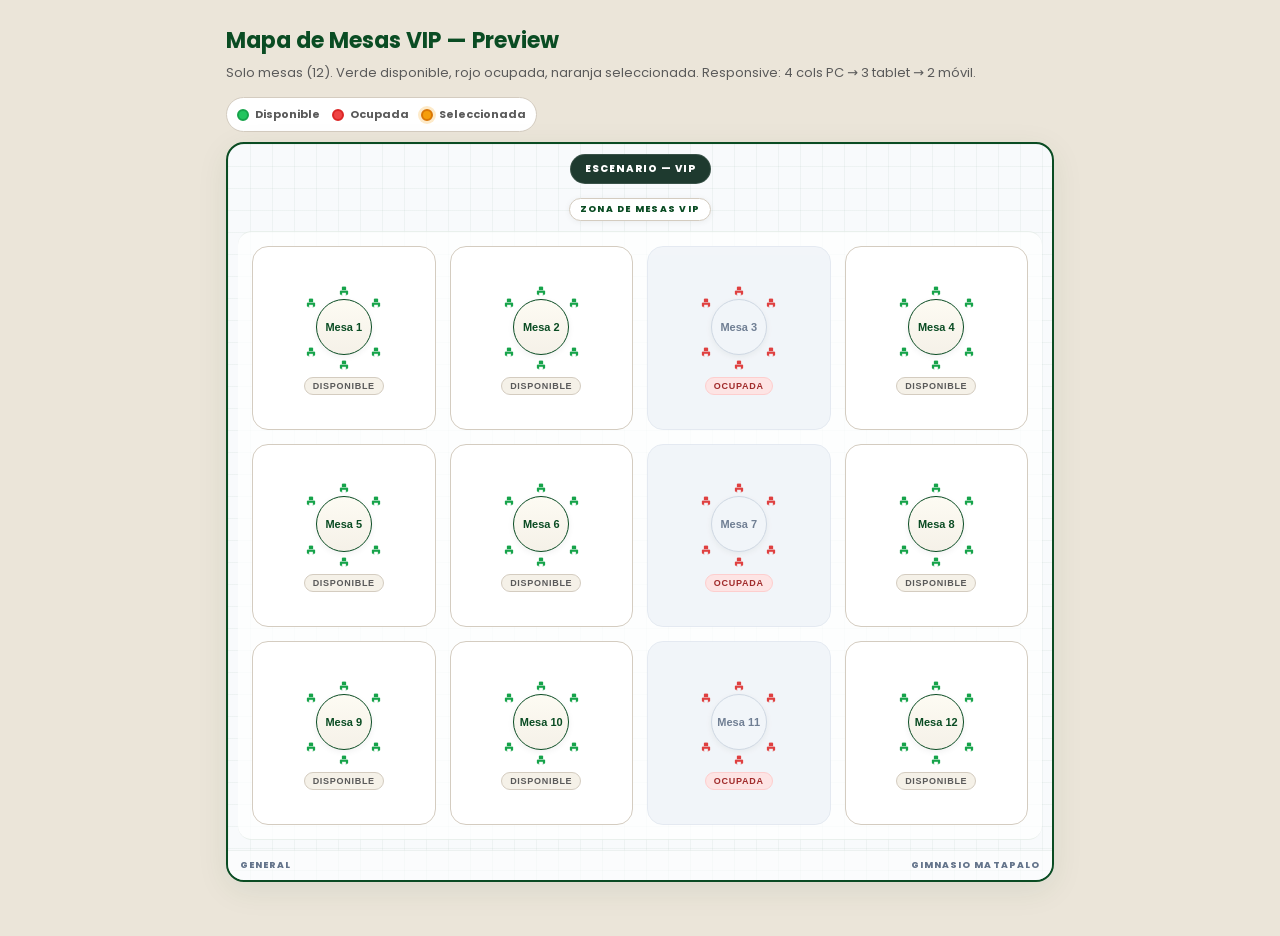
==== preview-mesas.html @ 42df2612 "feat: sillas como icono silla real + puntos estado, mapa VIP actualizado" ====
<!doctype html>
<html lang="es">
<head>
<meta charset="utf-8">
<meta name="viewport" content="width=device-width, initial-scale=1">
<title>Preview — Mapa Mesas VIP</title>
<link href="https://fonts.googleapis.com/css2?family=Poppins:wght@600;700;800&family=Fragment+Mono&display=swap" rel="stylesheet">
<style>
:root{--ink:#0a4c23;--line:#d4ccc0;--line-2:#e8e0d0;--surface:#fff;--surface-2:#f5f1e8;--muted:#5a5a5a;--ok:#0F7A52}
*{box-sizing:border-box}html,body{margin:0;font-family:Poppins,system-ui,sans-serif;background:#ebe5d9;color:var(--ink)}
.wrap{max-width:860px;margin:24px auto;padding:0 16px}
h1{font-size:22px;margin:0 0 6px}.sub{font-size:13px;color:var(--muted);margin:0 0 14px}
/* === COPIADO DE style.css — mapa mesas === */
.mesa-leyenda{display:flex;gap:12px;flex-wrap:wrap;align-items:center;font-size:11px;font-weight:700;color:var(--muted);margin-bottom:10px;padding:8px 10px;background:#fff;border:1px solid var(--line);border-radius:999px;width:fit-content}
.mesa-leyenda span{display:inline-flex;align-items:center;gap:6px}
.mesa-leyenda .dot{width:12px;height:12px;border-radius:50%;border:2px solid transparent;flex-shrink:0}
.mesa-leyenda .dot.disponible{background:#22c55e;border-color:#16a34a}
.mesa-leyenda .dot.ocupada{background:#ef4444;border-color:#dc2626}
.mesa-leyenda .dot.seleccionada{background:#f59e0b;border-color:#d97706;box-shadow:0 0 0 3px rgba(245,158,11,.22)}
.gimnasio-mapa{position:relative;background:#f8fafc;border:2px solid #0a4c23;border-radius:18px;overflow:hidden;box-shadow:0 8px 32px rgba(10,76,35,.08);padding:0}
.gimnasio-mapa::before{content:"";position:absolute;inset:0;background-image:linear-gradient(rgba(10,76,35,.045) 1px, transparent 1px), linear-gradient(90deg, rgba(10,76,35,.045) 1px, transparent 1px);background-size:22px 22px;pointer-events:none}
.gimnasio-top{display:flex;justify-content:center;padding:10px;position:relative;z-index:1}
.pill-escenario{font-size:10px;font-weight:800;letter-spacing:.10em;text-transform:uppercase;color:#fff;background:#1e3a2f;border:1px solid rgba(255,255,255,.12);padding:6px 14px;border-radius:999px}
.vip-label{display:flex;justify-content:center;position:relative;z-index:1;margin:4px 0 2px}
.vip-label::before{content:"ZONA DE MESAS VIP";font-size:9px;font-weight:800;letter-spacing:.14em;color:#0a4c23;background:#fff;border:1px solid var(--line);padding:4px 10px;border-radius:999px;box-shadow:0 1px 6px rgba(0,0,0,.06)}
.mesa-mapa-grid{display:grid;grid-template-columns:repeat(4,1fr);gap:14px;padding:14px;position:relative;z-index:1;background:rgba(255,255,255,.72);border-top:1px solid rgba(10,76,35,.08);border-bottom:1px solid rgba(10,76,35,.08);margin:10px;border-radius:14px}
@media(max-width:900px){.mesa-mapa-grid{grid-template-columns:repeat(3,1fr)}}
@media(max-width:640px){.mesa-mapa-grid{grid-template-columns:repeat(2,1fr);gap:10px;padding:10px}}
.mesa-mapa-item{aspect-ratio:1;background:#fff;border:1.5px solid var(--line);border-radius:16px;padding:10px 8px 8px;display:flex;flex-direction:column;align-items:center;justify-content:center;gap:6px;cursor:pointer;position:relative;transition:border-color 160ms, box-shadow 160ms, transform 160ms}
.mesa-mapa-item:hover{border-color:#0a4c23;transform:translateY(-1px);box-shadow:0 8px 18px rgba(10,76,35,.10)}
.mesa-mapa-item.seleccionada{background:#fffbeb;border-color:#f59e0b;box-shadow:0 8px 20px rgba(245,158,11,.22), 0 0 0 3px rgba(245,158,11,.18)}
.mesa-mapa-item.ocupada{background:#f1f5f9;border-color:#e2e8f0;color:#94a3b8;cursor:not-allowed;opacity:.92}
.mesa-visual{position:relative;width:88px;height:88px;display:grid;place-items:center;flex-shrink:0}
@media(max-width:640px){.mesa-visual{width:76px;height:76px}}
.mesa-centro{width:56px;height:56px;border-radius:50%;background:linear-gradient(180deg,#fdfbf3 0%,#f5f1e8 100%);border:1.5px solid #0a4c23;display:grid;place-items:center;font-size:11px;font-weight:800;color:#0a4c23;box-shadow:0 2px 6px rgba(0,0,0,.06)}
.mesa-mapa-item.seleccionada .mesa-centro{background:linear-gradient(180deg,#fffbeb 0%,#fef3c7 100%);border-color:#d97706;color:#92400e}
.mesa-mapa-item.ocupada .mesa-centro{background:#f1f5f9;border-color:#cbd5e1;color:#64748b}
.silla{position:absolute;width:16px;height:16px;background-color:#16a34a;border:none;border-radius:0;mask:url("data:image/svg+xml,%3Csvg xmlns='http://www.w3.org/2000/svg' viewBox='0 0 24 24'%3E%3Cpath d='M9 8a1 1 0 0 1 1-1h4a1 1 0 0 1 1 1v4H9V8z M7 13h10a1 1 0 0 1 1 1v3.5a1.5 1.5 0 0 1-1.5 1.5h-1a0.5 0.5 0 0 1-0.5-0.5V16H9v2.5a0.5 0.5 0 0 1-0.5 0.5h-1a1.5 1.5 0 0 1-1.5-1.5V14a1 1 0 0 1 1-1z M9 18.5V21M15 18.5V21' fill='black' stroke='black' stroke-width='0.4' stroke-linejoin='round'/%3E%3C/svg%3E") center/contain no-repeat;-webkit-mask:url("data:image/svg+xml,%3Csvg xmlns='http://www.w3.org/2000/svg' viewBox='0 0 24 24'%3E%3Cpath d='M9 8a1 1 0 0 1 1-1h4a1 1 0 0 1 1 1v4H9V8z M7 13h10a1 1 0 0 1 1 1v3.5a1.5 1.5 0 0 1-1.5 1.5h-1a0.5 0.5 0 0 1-0.5-0.5V16H9v2.5a0.5 0.5 0 0 1-0.5 0.5h-1a1.5 1.5 0 0 1-1.5-1.5V14a1 1 0 0 1 1-1z M9 18.5V21M15 18.5V21' fill='black' stroke='black' stroke-width='0.4' stroke-linejoin='round'/%3E%3C/svg%3E") center/contain no-repeat;filter:drop-shadow(0 1px 1px rgba(0,0,0,.18))}
.silla.s1{top:-1px;left:50%;transform:translate(-50%,0)}.silla.s2{top:13%;right:4%}.silla.s3{bottom:13%;right:4%}.silla.s4{bottom:-1px;left:50%;transform:translate(-50%,0)}.silla.s5{bottom:13%;left:4%}.silla.s6{top:13%;left:4%}
.mesa-mapa-item.seleccionada .silla{background-color:#d97706;filter:drop-shadow(0 0 3px rgba(217,119,6,.45))}
.mesa-mapa-item.ocupada .silla{background-color:#dc2626;opacity:.95}
.mesa-estado{font-size:9px;font-weight:800;letter-spacing:.08em;text-transform:uppercase;padding:3px 8px;border-radius:999px;background:#f5f1e8;border:1px solid var(--line);color:var(--muted)}
.mesa-mapa-item.seleccionada .mesa-estado{background:#fef3c7;border-color:#fcd34d;color:#92400e}
.mesa-mapa-item.ocupada .mesa-estado{background:#fee2e2;border-color:#fecaca;color:#991b1b}
.gimnasio-bottom{display:flex;justify-content:space-between;padding:8px 12px;font-size:9px;font-weight:800;letter-spacing:.12em;text-transform:uppercase;color:#64748b;position:relative;z-index:1;background:rgba(255,255,255,.55);border-top:1px solid rgba(10,76,35,.06)}
</style>
</head>
<body>
<div class="wrap">
  <h1>Mapa de Mesas VIP — Preview</h1>
  <p class="sub">Solo mesas (12). Verde disponible, rojo ocupada, naranja seleccionada. Responsive: 4 cols PC → 3 tablet → 2 móvil.</p>
  <div class="mesa-leyenda"><span><i class="dot disponible"></i> Disponible</span><span><i class="dot ocupada"></i> Ocupada</span><span><i class="dot seleccionada"></i> Seleccionada</span></div>
  <div class="gimnasio-mapa">
    <div class="gimnasio-top"><span class="pill-escenario">ESCENARIO — VIP</span></div>
    <div class="vip-label"></div>
    <div id="mesaGrid" class="mesa-mapa-grid"></div>
    <div class="gimnasio-bottom"><span>GENERAL</span><span>GIMNASIO MATAPALO</span></div>
  </div>
  <p id="msg" style="margin-top:12px;font-size:13px;font-weight:700;color:#065f46;min-height:18px"></p>
</div>
<script>
// mock ocupadas: 3,7,11 ocupadas para demo
let ocupadas=[3,7,11], sel=null;
const grid=document.getElementById('mesaGrid'), msg=document.getElementById('msg');
function render(){
  grid.innerHTML='';
  for(let i=1;i<=12;i++){
    const ocup=ocupadas.includes(i), isSel=String(sel)===String(i);
    const btn=document.createElement('button');
    btn.className='mesa-mapa-item'+(ocup?' ocupada':' disponible')+(isSel?' seleccionada':'');
    btn.disabled=ocup;
    btn.innerHTML=`<div class="mesa-visual"><div class="mesa-centro">Mesa ${i}</div><span class="silla s1"></span><span class="silla s2"></span><span class="silla s3"></span><span class="silla s4"></span><span class="silla s5"></span><span class="silla s6"></span></div><span class="mesa-estado">${ocup?'Ocupada':isSel?'Seleccionada':'Disponible'}</span>`;
    if(!ocup) btn.onclick=()=>{ sel=i; msg.textContent=`✓ Mesa ${i} seleccionada`; render(); };
    grid.appendChild(btn);
  }
}
render();
</script>
</body>
</html>
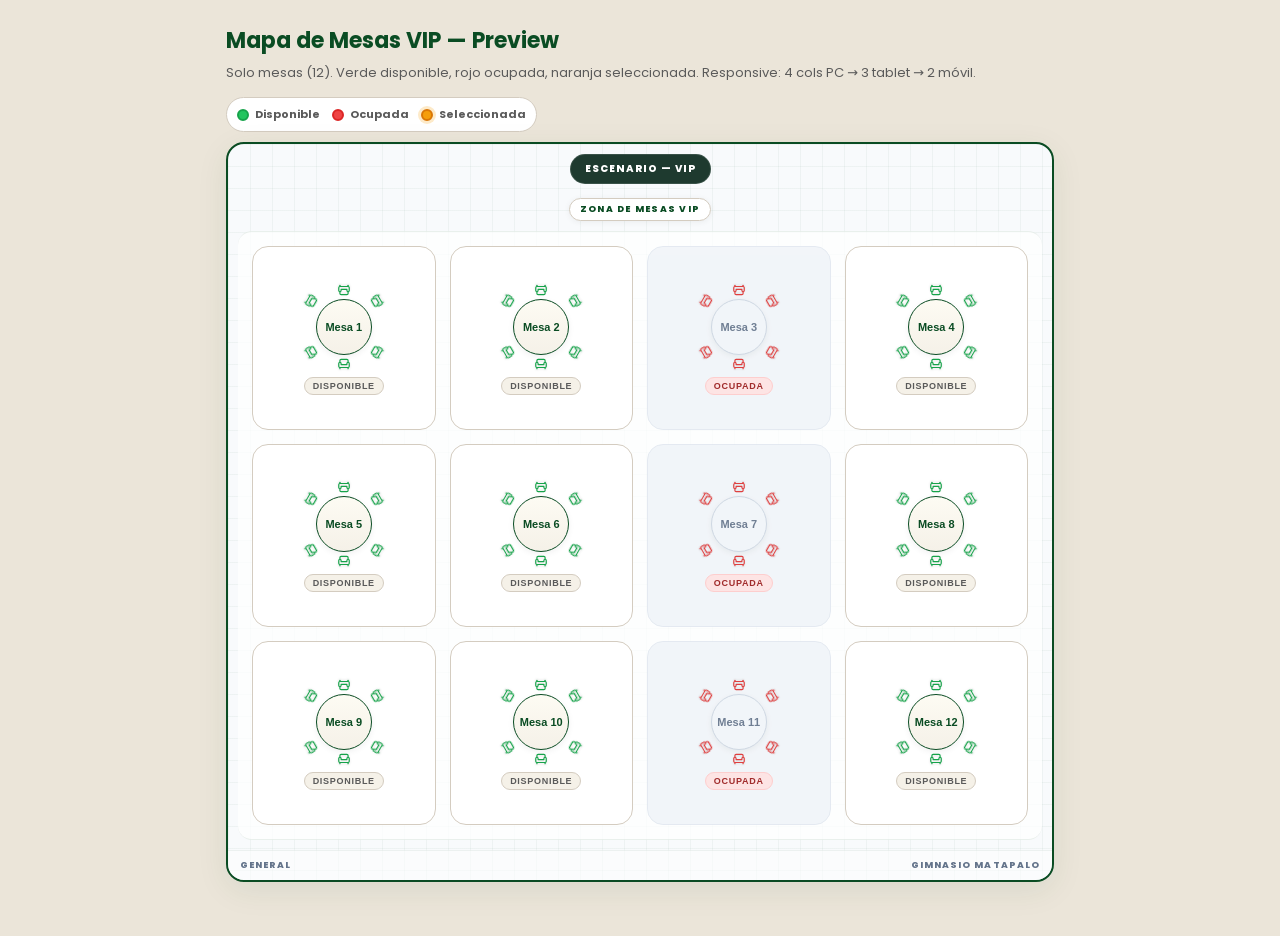
==== commit 93fc610d: "feat: sillas mirando a mesa con giro 0-300deg + icono lucide armchair del mcp" ====
--- a/preview-mesas.html
+++ b/preview-mesas.html
@@ -35,10 +35,11 @@
 .mesa-centro{width:56px;height:56px;border-radius:50%;background:linear-gradient(180deg,#fdfbf3 0%,#f5f1e8 100%);border:1.5px solid #0a4c23;display:grid;place-items:center;font-size:11px;font-weight:800;color:#0a4c23;box-shadow:0 2px 6px rgba(0,0,0,.06)}
 .mesa-mapa-item.seleccionada .mesa-centro{background:linear-gradient(180deg,#fffbeb 0%,#fef3c7 100%);border-color:#d97706;color:#92400e}
 .mesa-mapa-item.ocupada .mesa-centro{background:#f1f5f9;border-color:#cbd5e1;color:#64748b}
-.silla{position:absolute;width:16px;height:16px;background-color:#16a34a;border:none;border-radius:0;mask:url("data:image/svg+xml,%3Csvg xmlns='http://www.w3.org/2000/svg' viewBox='0 0 24 24'%3E%3Cpath d='M9 8a1 1 0 0 1 1-1h4a1 1 0 0 1 1 1v4H9V8z M7 13h10a1 1 0 0 1 1 1v3.5a1.5 1.5 0 0 1-1.5 1.5h-1a0.5 0.5 0 0 1-0.5-0.5V16H9v2.5a0.5 0.5 0 0 1-0.5 0.5h-1a1.5 1.5 0 0 1-1.5-1.5V14a1 1 0 0 1 1-1z M9 18.5V21M15 18.5V21' fill='black' stroke='black' stroke-width='0.4' stroke-linejoin='round'/%3E%3C/svg%3E") center/contain no-repeat;-webkit-mask:url("data:image/svg+xml,%3Csvg xmlns='http://www.w3.org/2000/svg' viewBox='0 0 24 24'%3E%3Cpath d='M9 8a1 1 0 0 1 1-1h4a1 1 0 0 1 1 1v4H9V8z M7 13h10a1 1 0 0 1 1 1v3.5a1.5 1.5 0 0 1-1.5 1.5h-1a0.5 0.5 0 0 1-0.5-0.5V16H9v2.5a0.5 0.5 0 0 1-0.5 0.5h-1a1.5 1.5 0 0 1-1.5-1.5V14a1 1 0 0 1 1-1z M9 18.5V21M15 18.5V21' fill='black' stroke='black' stroke-width='0.4' stroke-linejoin='round'/%3E%3C/svg%3E") center/contain no-repeat;filter:drop-shadow(0 1px 1px rgba(0,0,0,.18))}
-.silla.s1{top:-1px;left:50%;transform:translate(-50%,0)}.silla.s2{top:13%;right:4%}.silla.s3{bottom:13%;right:4%}.silla.s4{bottom:-1px;left:50%;transform:translate(-50%,0)}.silla.s5{bottom:13%;left:4%}.silla.s6{top:13%;left:4%}
-.mesa-mapa-item.seleccionada .silla{background-color:#d97706;filter:drop-shadow(0 0 3px rgba(217,119,6,.45))}
-.mesa-mapa-item.ocupada .silla{background-color:#dc2626;opacity:.95}
+.silla{position:absolute;width:18px;height:18px;display:grid;place-items:center;background:none;border:none;color:#16a34a;transition:color 160ms, transform 160ms;filter:drop-shadow(0 1px 1px rgba(0,0,0,.12))}
+.silla svg{width:14px;height:14px;display:block}
+.silla.s1{top:-2px;left:50%;transform:translate(-50%,0) rotate(180deg)}.silla.s2{top:11%;right:2%;transform:rotate(240deg)}.silla.s3{bottom:11%;right:2%;transform:rotate(300deg)}.silla.s4{bottom:-2px;left:50%;transform:translate(-50%,0) rotate(0deg)}.silla.s5{bottom:11%;left:2%;transform:rotate(60deg)}.silla.s6{top:11%;left:2%;transform:rotate(120deg)}
+.mesa-mapa-item.seleccionada .silla{color:#d97706;filter:drop-shadow(0 0 3px rgba(217,119,6,.35))}
+.mesa-mapa-item.ocupada .silla{color:#dc2626;opacity:.95}
 .mesa-estado{font-size:9px;font-weight:800;letter-spacing:.08em;text-transform:uppercase;padding:3px 8px;border-radius:999px;background:#f5f1e8;border:1px solid var(--line);color:var(--muted)}
 .mesa-mapa-item.seleccionada .mesa-estado{background:#fef3c7;border-color:#fcd34d;color:#92400e}
 .mesa-mapa-item.ocupada .mesa-estado{background:#fee2e2;border-color:#fecaca;color:#991b1b}
@@ -62,6 +63,7 @@
 // mock ocupadas: 3,7,11 ocupadas para demo
 let ocupadas=[3,7,11], sel=null;
 const grid=document.getElementById('mesaGrid'), msg=document.getElementById('msg');
+const chairSvg=`<svg xmlns="http://www.w3.org/2000/svg" width="14" height="14" viewBox="0 0 24 24" fill="none" stroke="currentColor" stroke-width="2" stroke-linecap="round" stroke-linejoin="round" aria-hidden="true"><path d="M19 9V6a2 2 0 0 0-2-2H7a2 2 0 0 0-2 2v3"/><path d="M3 16a2 2 0 0 0 2 2h14a2 2 0 0 0 2-2v-5a2 2 0 0 0-4 0v1.5a.5.5 0 0 1-.5.5h-9a.5.5 0 0 1-.5-.5V11a2 2 0 0 0-4 0z"/><path d="M5 18v2"/><path d="M19 18v2"/></svg>`;
 function render(){
   grid.innerHTML='';
   for(let i=1;i<=12;i++){
@@ -69,7 +71,7 @@
     const btn=document.createElement('button');
     btn.className='mesa-mapa-item'+(ocup?' ocupada':' disponible')+(isSel?' seleccionada':'');
     btn.disabled=ocup;
-    btn.innerHTML=`<div class="mesa-visual"><div class="mesa-centro">Mesa ${i}</div><span class="silla s1"></span><span class="silla s2"></span><span class="silla s3"></span><span class="silla s4"></span><span class="silla s5"></span><span class="silla s6"></span></div><span class="mesa-estado">${ocup?'Ocupada':isSel?'Seleccionada':'Disponible'}</span>`;
+    btn.innerHTML=`<div class="mesa-visual"><div class="mesa-centro">Mesa ${i}</div><span class="silla s1">${chairSvg}</span><span class="silla s2">${chairSvg}</span><span class="silla s3">${chairSvg}</span><span class="silla s4">${chairSvg}</span><span class="silla s5">${chairSvg}</span><span class="silla s6">${chairSvg}</span></div><span class="mesa-estado">${ocup?'Ocupada':isSel?'Seleccionada':'Disponible'}</span>`;
     if(!ocup) btn.onclick=()=>{ sel=i; msg.textContent=`✓ Mesa ${i} seleccionada`; render(); };
     grid.appendChild(btn);
   }
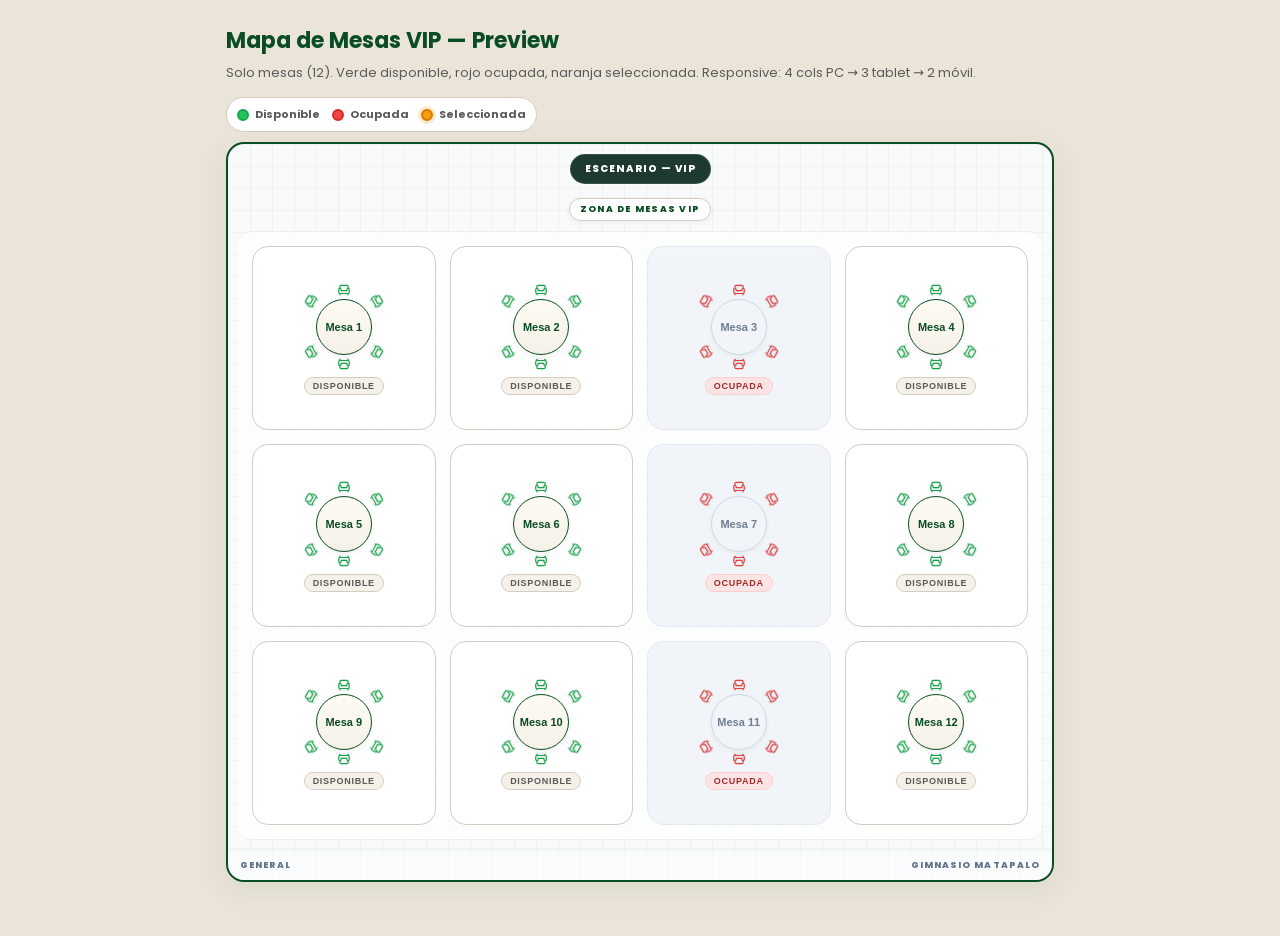
==== commit 5071b25c: "fix: sillas giradas 180 para mirar hacia la mesa (estaban al reves)" ====
--- a/preview-mesas.html
+++ b/preview-mesas.html
@@ -37,7 +37,7 @@
 .mesa-mapa-item.ocupada .mesa-centro{background:#f1f5f9;border-color:#cbd5e1;color:#64748b}
 .silla{position:absolute;width:18px;height:18px;display:grid;place-items:center;background:none;border:none;color:#16a34a;transition:color 160ms, transform 160ms;filter:drop-shadow(0 1px 1px rgba(0,0,0,.12))}
 .silla svg{width:14px;height:14px;display:block}
-.silla.s1{top:-2px;left:50%;transform:translate(-50%,0) rotate(180deg)}.silla.s2{top:11%;right:2%;transform:rotate(240deg)}.silla.s3{bottom:11%;right:2%;transform:rotate(300deg)}.silla.s4{bottom:-2px;left:50%;transform:translate(-50%,0) rotate(0deg)}.silla.s5{bottom:11%;left:2%;transform:rotate(60deg)}.silla.s6{top:11%;left:2%;transform:rotate(120deg)}
+.silla.s1{top:-2px;left:50%;transform:translate(-50%,0) rotate(0deg)}.silla.s2{top:11%;right:2%;transform:rotate(60deg)}.silla.s3{bottom:11%;right:2%;transform:rotate(120deg)}.silla.s4{bottom:-2px;left:50%;transform:translate(-50%,0) rotate(180deg)}.silla.s5{bottom:11%;left:2%;transform:rotate(240deg)}.silla.s6{top:11%;left:2%;transform:rotate(300deg)}
 .mesa-mapa-item.seleccionada .silla{color:#d97706;filter:drop-shadow(0 0 3px rgba(217,119,6,.35))}
 .mesa-mapa-item.ocupada .silla{color:#dc2626;opacity:.95}
 .mesa-estado{font-size:9px;font-weight:800;letter-spacing:.08em;text-transform:uppercase;padding:3px 8px;border-radius:999px;background:#f5f1e8;border:1px solid var(--line);color:var(--muted)}
